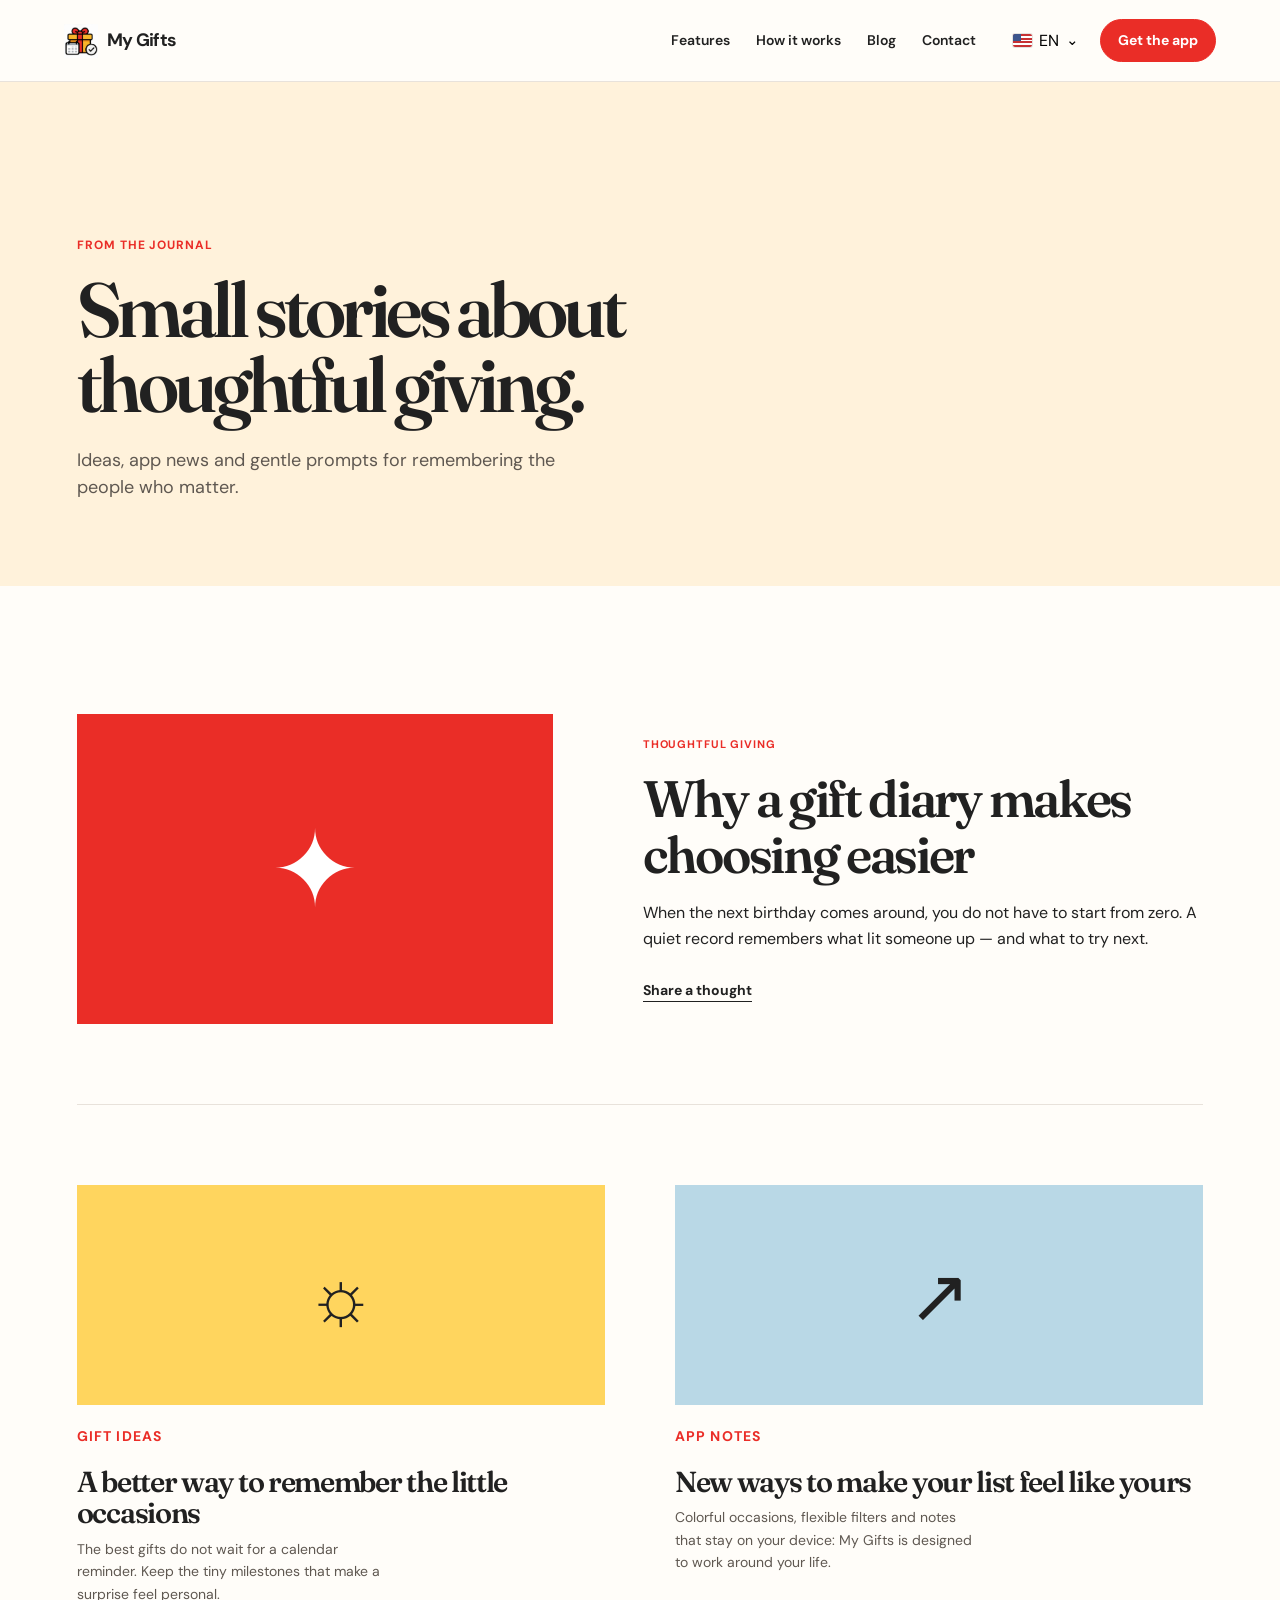
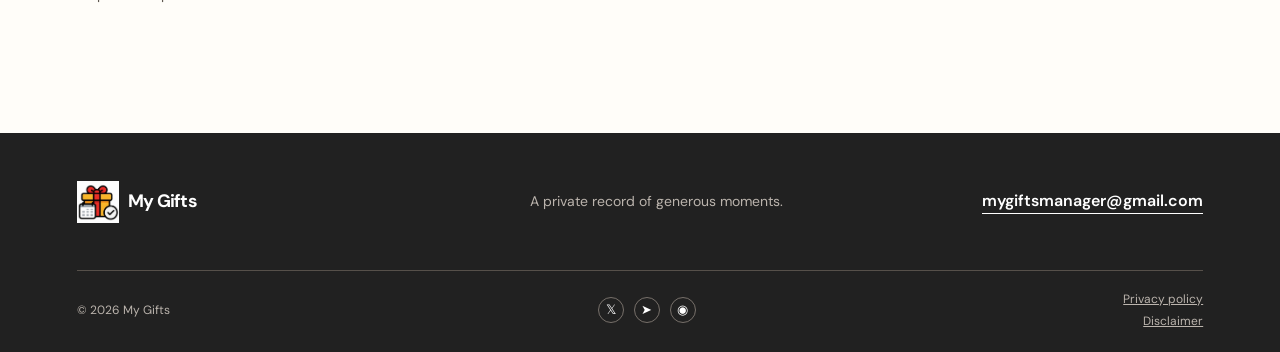
==== blog.html @ e5dee04b "Add My Gifts static site" ====
<!doctype html>
<html lang="en">
<head>
  <meta charset="utf-8"><meta name="viewport" content="width=device-width, initial-scale=1">
  <meta name="description" content="Stories about thoughtful giving from My Gifts.">
  <title>Journal — My Gifts</title><link rel="icon" href="static/MyGifts.ico" sizes="any">
  <link rel="preconnect" href="https://fonts.googleapis.com"><link rel="preconnect" href="https://fonts.gstatic.com" crossorigin>
  <link href="https://fonts.googleapis.com/css2?family=DM+Sans:wght@400;500;600;700&family=Fraunces:opsz,wght@9..144,600;9..144,700&display=swap" rel="stylesheet"><link rel="stylesheet" href="styles.css">
</head>
<body class="blog-page">
  <a class="skip-link" href="#main" data-i18n="skip">Skip to content</a>
  <header class="site-header"><a class="brand" href="index.html"><img class="brand-mark" src="static/MyGifts.png" alt=""><span>My Gifts</span></a><button class="menu-toggle" type="button" aria-label="Open navigation" aria-expanded="false"><span></span><span></span></button><nav class="main-nav"><a href="index.html#features" data-i18n="navFeatures">Features</a><a href="index.html#how-it-works" data-i18n="navHow">How it works</a><a href="blog.html" data-i18n="navBlog">Blog</a><a href="#contact" data-i18n="navContact">Contact</a></nav><div class="header-tools"><div class="language-picker"><button class="language-trigger" type="button" aria-expanded="false"><span class="flag flag-us"></span><span class="language-code">EN</span><span class="chevron">⌄</span></button><div class="language-menu"><button type="button" data-lang="en"><span class="flag flag-us"></span>English</button><button type="button" data-lang="ru"><span class="flag flag-ru"></span>Русский</button><button type="button" data-lang="zh"><span class="flag flag-cn"></span>中文</button></div></div><a class="header-cta" href="index.html#download" data-i18n="headerCta">Get the app</a></div></header>
  <main id="main"><section class="blog-hero"><p class="kicker" data-i18n="journalKicker">From the journal</p><h1 data-i18n="blogTitle">Small stories about<br>thoughtful giving.</h1><p data-i18n="blogLead">Ideas, app news and gentle prompts for remembering the people who matter.</p></section><section class="posts section"><article class="post post-featured" id="memory"><div class="post-art art-red">✦</div><div><p class="post-meta" data-i18n="articleOneType">Thoughtful giving</p><h2 data-i18n="articleOneTitle">Why a gift diary makes choosing easier</h2><p data-i18n="postOneText">When the next birthday comes around, you do not have to start from zero. A quiet record remembers what lit someone up — and what to try next.</p><a class="text-link" href="mailto:mygiftsmanager@gmail.com" data-i18n="shareThought">Share a thought</a></div></article><div class="post-grid"><article class="post" id="occasions"><div class="post-art art-yellow">☼</div><p class="post-meta" data-i18n="articleTwoType">Gift ideas</p><h2 data-i18n="articleTwoTitle">A better way to remember the little occasions</h2><p data-i18n="postTwoText">The best gifts do not wait for a calendar reminder. Keep the tiny milestones that make a surprise feel personal.</p></article><article class="post" id="update"><div class="post-art art-blue">↗</div><p class="post-meta" data-i18n="articleThreeType">App notes</p><h2 data-i18n="articleThreeTitle">New ways to make your list feel like yours</h2><p data-i18n="postThreeText">Colorful occasions, flexible filters and notes that stay on your device: My Gifts is designed to work around your life.</p></article></div></section></main>
  <footer id="contact"><div class="footer-top"><a class="brand" href="index.html"><img class="brand-mark" src="static/MyGifts.png" alt=""><span>My Gifts</span></a><p data-i18n="footerTagline">A private record of generous moments.</p><a class="footer-email" href="mailto:mygiftsmanager@gmail.com">mygiftsmanager@gmail.com</a></div><div class="footer-bottom"><p>© <span id="year"></span> My Gifts</p><div class="socials"><a href="#" aria-label="X">𝕏</a><a href="#" aria-label="Telegram">➤</a><a href="#" aria-label="Weibo">◉</a></div><div class="legal-links"><a href="privacy.html" data-i18n="privacy">Privacy policy</a><a href="disclaimer.html" data-i18n="disclaimer">Disclaimer</a></div></div></footer><script src="app.js"></script><script src="legal.js"></script>
</body>
</html>
---- styles.css ----
:root{--red:#ea2d27;--red-dark:#bb241f;--ink:#212121;--paper:#fffdf9;--cream:#fff2db;--blush:#fee4df;--yellow:#ffd55e;--blue:#b9d8e6;--line:#e8e2db;--sans:"DM Sans",Arial,sans-serif;--serif:"Fraunces",Georgia,serif}*{box-sizing:border-box}html{scroll-behavior:smooth}body{margin:0;background:var(--paper);color:var(--ink);font-family:var(--sans);font-size:16px;line-height:1.5}.skip-link{position:absolute;left:16px;top:-80px;background:var(--ink);color:#fff;padding:9px 14px;z-index:100;transition:top .2s}.skip-link:focus{top:16px}a{color:inherit;text-decoration:none}button{font:inherit}button,a{outline-offset:4px}button:focus-visible,a:focus-visible{outline:2px solid var(--red)}.site-header{height:82px;padding:0 max(5vw,28px);display:flex;align-items:center;gap:30px;border-bottom:1px solid var(--line);background:rgba(255,253,249,.92);position:sticky;top:0;z-index:20;backdrop-filter:blur(12px)}.brand{display:inline-flex;align-items:center;gap:9px;font-weight:700;font-size:18px;letter-spacing:-.04em;white-space:nowrap}.brand-mark{width:26px;height:26px;display:grid;place-items:center;background:var(--red);color:#fff;border-radius:50%;font-size:15px}.main-nav{display:flex;align-items:center;gap:26px;margin-left:auto;font-size:14px;font-weight:600}.main-nav a{position:relative}.main-nav a:after{content:"";position:absolute;bottom:-5px;left:0;width:0;height:1px;background:var(--red);transition:width .2s}.main-nav a:hover:after{width:100%}.header-tools{display:flex;align-items:center;gap:14px}.language-picker{position:relative}.language-trigger{border:0;background:transparent;display:flex;gap:7px;align-items:center;cursor:pointer;padding:7px}.chevron{font-size:15px}.flag{width:19px;height:13px;display:inline-block;border-radius:2px;box-shadow:0 0 0 1px rgba(0,0,0,.1);position:relative;overflow:hidden}.flag-us{background:repeating-linear-gradient(to bottom,#c73133 0 1.85px,#fff 1.85px 3.7px)}.flag-us:before{content:"";position:absolute;left:0;top:0;width:8px;height:7px;background:#3d568d}.flag-ru{background:linear-gradient(#fff 0 33%,#2455a4 33% 66%,#d62d32 66%)}.flag-cn{background:#de2910}.flag-cn:before{content:"★";color:#ffde00;font-size:8px;position:absolute;left:2px;top:0}.language-menu{position:absolute;right:0;top:calc(100% + 7px);width:132px;background:#fff;border:1px solid var(--line);box-shadow:0 12px 30px rgba(50,30,20,.12);padding:5px;display:none}.language-picker.open .language-menu{display:block}.language-menu button{width:100%;border:0;background:#fff;display:flex;align-items:center;gap:9px;text-align:left;padding:8px;cursor:pointer;font-size:13px}.language-menu button:hover{background:var(--blush)}.header-cta,.button{background:var(--red);color:#fff;border:1px solid var(--red);border-radius:999px;padding:10px 17px;font-size:14px;font-weight:700;white-space:nowrap;transition:transform .2s,background .2s}.header-cta:hover,.button-primary:hover{background:var(--red-dark);transform:translateY(-2px)}.menu-toggle{display:none}.hero{min-height:650px;display:grid;grid-template-columns:1.02fr .98fr;overflow:hidden;background:var(--cream)}.hero-copy{padding:clamp(65px,10vw,135px) 6vw;max-width:710px;justify-self:end}.kicker{font-size:12px;letter-spacing:.08em;text-transform:uppercase;font-weight:700;color:var(--red);margin:0 0 18px}.kicker-star{margin-right:7px}.hero h1,.section h2,.blog-hero h1{font-family:var(--serif);font-weight:600;letter-spacing:-.06em;line-height:.98;margin:0}.hero h1{font-size:clamp(48px,5.6vw,82px);max-width:660px}.hero-lede{font-size:18px;max-width:490px;margin:27px 0 30px;color:#4e4843}.hero-actions{display:flex;align-items:center;gap:25px}.button{display:inline-flex;gap:17px;align-items:center;padding:14px 20px}.text-link{font-weight:700;font-size:14px;border-bottom:1px solid currentColor;padding-bottom:2px}.offline-note{display:flex;align-items:center;gap:8px;color:#69615a;font-size:13px;margin-top:50px}.lock{color:var(--red);font-size:19px}.hero-visual{background:var(--red);min-height:650px;position:relative;display:grid;place-items:center;overflow:hidden}.sun-disc{position:absolute;width:520px;height:520px;background:#f0524d;border-radius:50%;right:-90px;top:-120px}.phone-shell{width:266px;height:535px;padding:9px;background:#202020;border-radius:38px;position:relative;z-index:2;box-shadow:0 24px 0 rgba(123,25,22,.18),0 40px 70px rgba(74,10,8,.38);transform:rotate(4deg)}.phone-speaker{position:absolute;background:#111;width:81px;height:21px;border-radius:20px;left:93px;top:13px;z-index:2}.phone-screen{height:100%;border-radius:31px;background:#fffaf3;padding:40px 16px 16px;overflow:hidden;position:relative}.app-top{display:flex;justify-content:space-between;align-items:center;font-size:10px}.app-avatar{display:grid;place-items:center;background:var(--yellow);width:23px;height:23px;border-radius:50%;font-weight:700}.app-title{font-family:var(--serif);font-size:26px;letter-spacing:-.06em;margin:15px 0 11px}.app-tabs{display:flex;gap:14px;border-bottom:1px solid #eee5da;font-size:9px;color:#8b837b;padding-bottom:8px}.app-tabs .active{color:var(--red);font-weight:700;position:relative}.app-tabs .active:after{content:"";position:absolute;height:2px;background:var(--red);left:0;right:0;bottom:-9px}.gift-card{position:relative;padding:12px 3px;display:flex;gap:8px;align-items:center;border-bottom:1px solid #eee5da;font-size:10px}.gift-card b,.gift-card small{display:block}.gift-card small{font-size:8px;color:#827a72;margin-top:2px}.gift-icon{width:29px;height:29px;display:grid;place-items:center;border-radius:9px;font-size:15px}.gift-card-coral .gift-icon{background:var(--blush);color:var(--red)}.gift-card-yellow .gift-icon{background:#fff0bc;color:#ac7900}.gift-date{font-size:7px;color:#827a72;margin-left:auto;align-self:start}.app-stats{background:var(--ink);border-radius:12px;color:#fff;display:flex;margin-top:15px;padding:12px;gap:26px}.app-stats strong,.app-stats span{display:block}.app-stats strong{font-family:var(--serif);font-size:22px;line-height:1}.app-stats span{font-size:7px;color:#d9d9d9;margin-top:3px}.add-gift{position:absolute;right:16px;bottom:15px;border:0;width:34px;height:34px;border-radius:50%;background:var(--red);color:#fff;font-size:25px;line-height:1;cursor:pointer}.memory-tag{position:absolute;z-index:3;color:var(--ink);background:#fffdf9;padding:12px 14px;font-family:var(--serif);font-size:14px;line-height:1.1;box-shadow:0 8px 0 rgba(125,20,16,.11);transform:rotate(-8deg)}.memory-tag span:first-child{color:var(--red);font-family:var(--sans);display:block;margin-bottom:3px}.tag-one{right:clamp(20px,6vw,90px);top:100px}.tag-two{left:clamp(20px,6vw,100px);bottom:105px;background:var(--yellow);transform:rotate(7deg)}.ribbon{position:absolute;border:3px solid #ffd763;width:190px;height:90px;border-radius:50%;opacity:.8}.ribbon-left{left:-60px;bottom:50px;transform:rotate(-30deg)}.ribbon-right{right:-92px;bottom:90px;transform:rotate(35deg)}.intro-band{background:var(--ink);color:#fff;min-height:205px;padding:50px max(6vw,28px);display:flex;justify-content:space-between;gap:30px;align-items:center}.intro-band p{font-family:var(--serif);font-size:clamp(23px,3vw,40px);line-height:1.12;letter-spacing:-.045em;max-width:850px;margin:0}.intro-band>span{font-size:46px;color:var(--yellow)}.section{padding:clamp(70px,10vw,140px) max(6vw,28px)}.section-heading h2,.how h2,.journal-head h2{font-size:clamp(40px,4.5vw,64px)}.feature-layout{margin-top:55px;display:grid;grid-template-columns:1.15fr 1fr 1fr;grid-template-rows:auto auto;gap:1px;background:var(--line);border:1px solid var(--line)}.feature{background:var(--paper);padding:32px;min-height:245px}.feature-large{grid-row:span 2;background:var(--blush);display:flex;flex-direction:column}.feature h3,.steps h3,.post h2{font-family:var(--serif);font-size:25px;letter-spacing:-.045em;margin:19px 0 9px;line-height:1.08}.feature p,.how-copy>p,.post>p{color:#5f5851;font-size:14px;margin:0;max-width:310px}.feature-symbol{height:41px;width:41px;border-radius:50%;display:grid;place-items:center;font-size:25px}.symbol-coral{background:var(--red);color:#fff}.symbol-yellow{background:var(--yellow)}.symbol-blue{background:var(--blue)}.symbol-ink{background:var(--ink);color:#fff}.mini-note{margin-top:auto;background:#fffdf9;padding:13px;display:flex;gap:10px;align-items:center}.note-heart{color:var(--red);font-size:25px}.mini-note b,.mini-note small{display:block;font-size:11px}.mini-note small{font-size:9px;color:#756e67}.feature-export{grid-column:span 2;display:flex;justify-content:space-between;align-items:flex-end;background:var(--cream)}.csv-badge{font-family:var(--serif);font-size:39px;color:var(--red);letter-spacing:-.07em}.how{background:#d8ecf2;display:grid;grid-template-columns:1fr 1fr;gap:clamp(50px,12vw,180px);align-items:start}.how-copy>p{font-size:17px;line-height:1.6;margin:25px 0}.steps{list-style:none;padding:0;margin:4px 0 0}.steps li{display:flex;gap:18px;padding:21px 0;border-top:1px solid rgba(33,33,33,.18)}.steps li:last-child{border-bottom:1px solid rgba(33,33,33,.18)}.steps li>span{font-family:var(--serif);font-size:28px;color:var(--red);line-height:1}.steps h3{margin:0 0 5px;font-size:23px}.steps p{margin:0;font-size:14px;color:#5d6668}.blog-preview{background:#fff}.journal-head{display:flex;justify-content:space-between;align-items:end;gap:30px}.article-list{display:grid;grid-template-columns:repeat(3,1fr);gap:18px;margin-top:47px}.article-card{min-height:330px;padding:25px;display:flex;flex-direction:column;transition:transform .2s}.article-card:hover{transform:translateY(-5px)}.article-red{background:var(--red);color:#fff}.article-cream{background:var(--cream)}.article-blue{background:var(--blue)}.article-icon{font-size:30px}.article-card p,.post-meta{font-size:11px;text-transform:uppercase;font-weight:700;letter-spacing:.08em;margin:42px 0 9px}.article-card h3{font-family:var(--serif);font-size:28px;letter-spacing:-.05em;line-height:1.05;margin:0}.article-read{margin-top:auto;font-size:13px;font-weight:700;border-bottom:1px solid currentColor;width:max-content}.download{background:var(--red);color:#fff;display:flex;justify-content:space-between;align-items:center;gap:30px;padding-top:80px;padding-bottom:80px}.download h2{font-size:clamp(45px,5vw,70px)}.kicker-light{color:#fff}.button-light{background:#fff;color:var(--red);border-color:#fff}.button-light:hover{background:var(--cream);transform:translateY(-2px)}footer{padding:48px max(6vw,28px) 22px;background:var(--ink);color:#fff}.footer-top{display:grid;grid-template-columns:1fr 1fr auto;gap:30px;align-items:center;padding-bottom:47px}.footer-top .brand-mark{background:var(--yellow);color:var(--ink)}.footer-top p{margin:0;color:#bbb4ad;font-size:14px}.footer-email{font-weight:600;border-bottom:1px solid #fff;width:max-content}.footer-bottom{border-top:1px solid #56504a;padding-top:19px;display:flex;align-items:center;justify-content:space-between;font-size:12px;color:#bbb4ad}.footer-bottom p{margin:0}.footer-bottom>a{text-decoration:underline}.socials{display:flex;gap:10px}.socials a{width:26px;height:26px;border:1px solid #77706a;border-radius:50%;display:grid;place-items:center;color:#fff;font-size:13px}.blog-hero{padding:clamp(75px,12vw,160px) max(6vw,28px) 85px;background:var(--cream)}.blog-hero h1{font-size:clamp(48px,6vw,82px)}.blog-hero p:last-child{max-width:530px;font-size:18px;color:#5f5851;margin:25px 0 0}.posts{max-width:1400px;margin:auto}.post-featured{display:grid;grid-template-columns:.85fr 1fr;gap:clamp(35px,7vw,90px);align-items:center;padding-bottom:80px;border-bottom:1px solid var(--line)}.post-art{min-height:310px;display:grid;place-items:center;font-size:105px;font-family:var(--serif)}.art-red{background:var(--red);color:#fff}.art-yellow{background:var(--yellow)}.art-blue{background:var(--blue)}.post-featured h2{font-size:clamp(32px,4vw,54px)}.post-featured .post-meta{margin:0 0 13px;color:var(--red)}.post-featured>div:last-child>p:not(.post-meta){font-size:16px;line-height:1.6;margin:18px 0 27px}.post-grid{display:grid;grid-template-columns:1fr 1fr;gap:70px;padding-top:80px}.post-grid .post-art{min-height:220px;font-size:75px}.post-grid .post-meta{color:var(--red);margin:21px 0 8px}.post-grid h2{font-size:29px}.post-grid p:last-child{line-height:1.6}
@media (max-width:850px){.site-header{height:70px;padding:0 22px;gap:15px}.menu-toggle{display:flex;margin-left:auto;background:transparent;border:0;width:34px;height:34px;flex-direction:column;gap:6px;justify-content:center;align-items:center;cursor:pointer}.menu-toggle span{width:19px;height:1.5px;background:var(--ink)}.main-nav{display:none;position:absolute;top:70px;left:0;right:0;background:var(--paper);padding:20px 22px;border-bottom:1px solid var(--line);flex-direction:column;align-items:flex-start;gap:18px}.site-header.menu-open .main-nav{display:flex}.header-tools{margin-left:0}.header-cta{display:none}.hero{grid-template-columns:1fr}.hero-copy{padding:72px 28px 60px;justify-self:auto}.hero-visual{min-height:530px}.feature-layout{grid-template-columns:1fr 1fr}.feature-large{grid-row:span 1;grid-column:span 2;min-height:330px}.feature-export{grid-column:span 2}.how{grid-template-columns:1fr;gap:45px}.article-list{grid-template-columns:1fr}.article-card{min-height:250px}.footer-top{grid-template-columns:1fr;gap:18px}.footer-bottom{gap:18px;flex-wrap:wrap}.post-featured{grid-template-columns:1fr}.post-grid{gap:40px}}
@media (max-width:520px){.brand{font-size:17px}.header-tools{gap:0}.language-trigger{padding:4px}.hero h1{font-size:48px}.hero-lede{font-size:16px}.hero-actions{align-items:flex-start;flex-direction:column;gap:17px}.hero-visual{min-height:500px}.phone-shell{transform:rotate(3deg) scale(.9)}.tag-one{top:45px;right:15px}.tag-two{left:15px;bottom:45px}.intro-band{min-height:180px}.intro-band>span{display:none}.feature-layout{grid-template-columns:1fr}.feature-large,.feature-export{grid-column:span 1}.feature{min-height:220px}.feature-large{min-height:320px}.feature-export{align-items:center}.section-heading h2,.how h2,.journal-head h2{font-size:43px}.journal-head{align-items:flex-start;flex-direction:column}.download{align-items:flex-start;flex-direction:column}.footer-bottom{justify-content:flex-start}.post-grid{grid-template-columns:1fr;padding-top:55px}.post-featured{padding-bottom:55px}.post-art{min-height:240px}.blog-hero{padding-bottom:65px}}
@media (prefers-reduced-motion:reduce){html{scroll-behavior:auto}.article-card,.header-cta,.button,.main-nav a:after{transition:none}}
.store-links{display:flex;flex-wrap:wrap;gap:10px;align-items:center;justify-content:flex-end}.store-links a{display:block;line-height:0;border-radius:8px;transition:transform .2s,box-shadow .2s}.store-links a:hover{transform:translateY(-3px);box-shadow:0 8px 18px rgba(80,15,12,.25)}.store-links a[aria-disabled="true"]{cursor:default}.store-links a[aria-disabled="true"]:hover{transform:none;box-shadow:none}.store-links img{display:block;height:48px;width:auto;max-width:172px;object-fit:contain}@media (max-width:850px){.download{align-items:flex-start;flex-direction:column}.store-links{justify-content:flex-start}}@media (max-width:520px){.store-links{display:grid;grid-template-columns:1fr 1fr;width:100%;gap:8px}.store-links a:last-child{grid-column:span 2;justify-self:start}.store-links img{height:auto;width:100%;max-width:165px}}
.brand-mark{width:34px;height:34px;object-fit:contain;display:block;background:transparent!important;color:transparent!important;border-radius:0!important}.footer-top .brand-mark{width:42px;height:42px}.legal-links{display:flex;flex-direction:column;align-items:flex-end;gap:4px}.legal-links a{text-decoration:underline}.legal-main{min-height:calc(100vh - 82px)}.legal-hero{padding:clamp(75px,11vw,135px) max(6vw,28px) clamp(55px,8vw,100px);background:var(--cream)}.legal-hero h1{font-family:var(--serif);font-size:clamp(48px,6vw,80px);line-height:1;letter-spacing:-.06em;margin:0}.legal-hero>p:last-child{margin:22px 0 0;color:#675f57;font-size:15px}.legal-hero-red{background:var(--red);color:#fff}.legal-copy{max-width:780px;margin:0 auto;padding:clamp(55px,8vw,100px) 28px;min-height:430px}.legal-copy p{font-size:18px;line-height:1.68;margin:0 0 25px;color:#3e3935}.legal-copy dl{margin:50px 0 0;border-top:1px solid var(--line)}.legal-copy dl>div{padding:17px 0;border-bottom:1px solid var(--line);display:grid;grid-template-columns:145px 1fr;gap:20px}.legal-copy dt{font-weight:700}.legal-copy dd{margin:0;color:var(--red);word-break:break-word}.legal-copy dd a{text-decoration:underline}@media (max-width:520px){.brand-mark{width:30px;height:30px}.footer-top .brand-mark{width:38px;height:38px}.legal-links{align-items:flex-start;width:100%;margin-top:6px}.legal-copy p{font-size:16px}.legal-copy dl>div{grid-template-columns:1fr;gap:4px}}
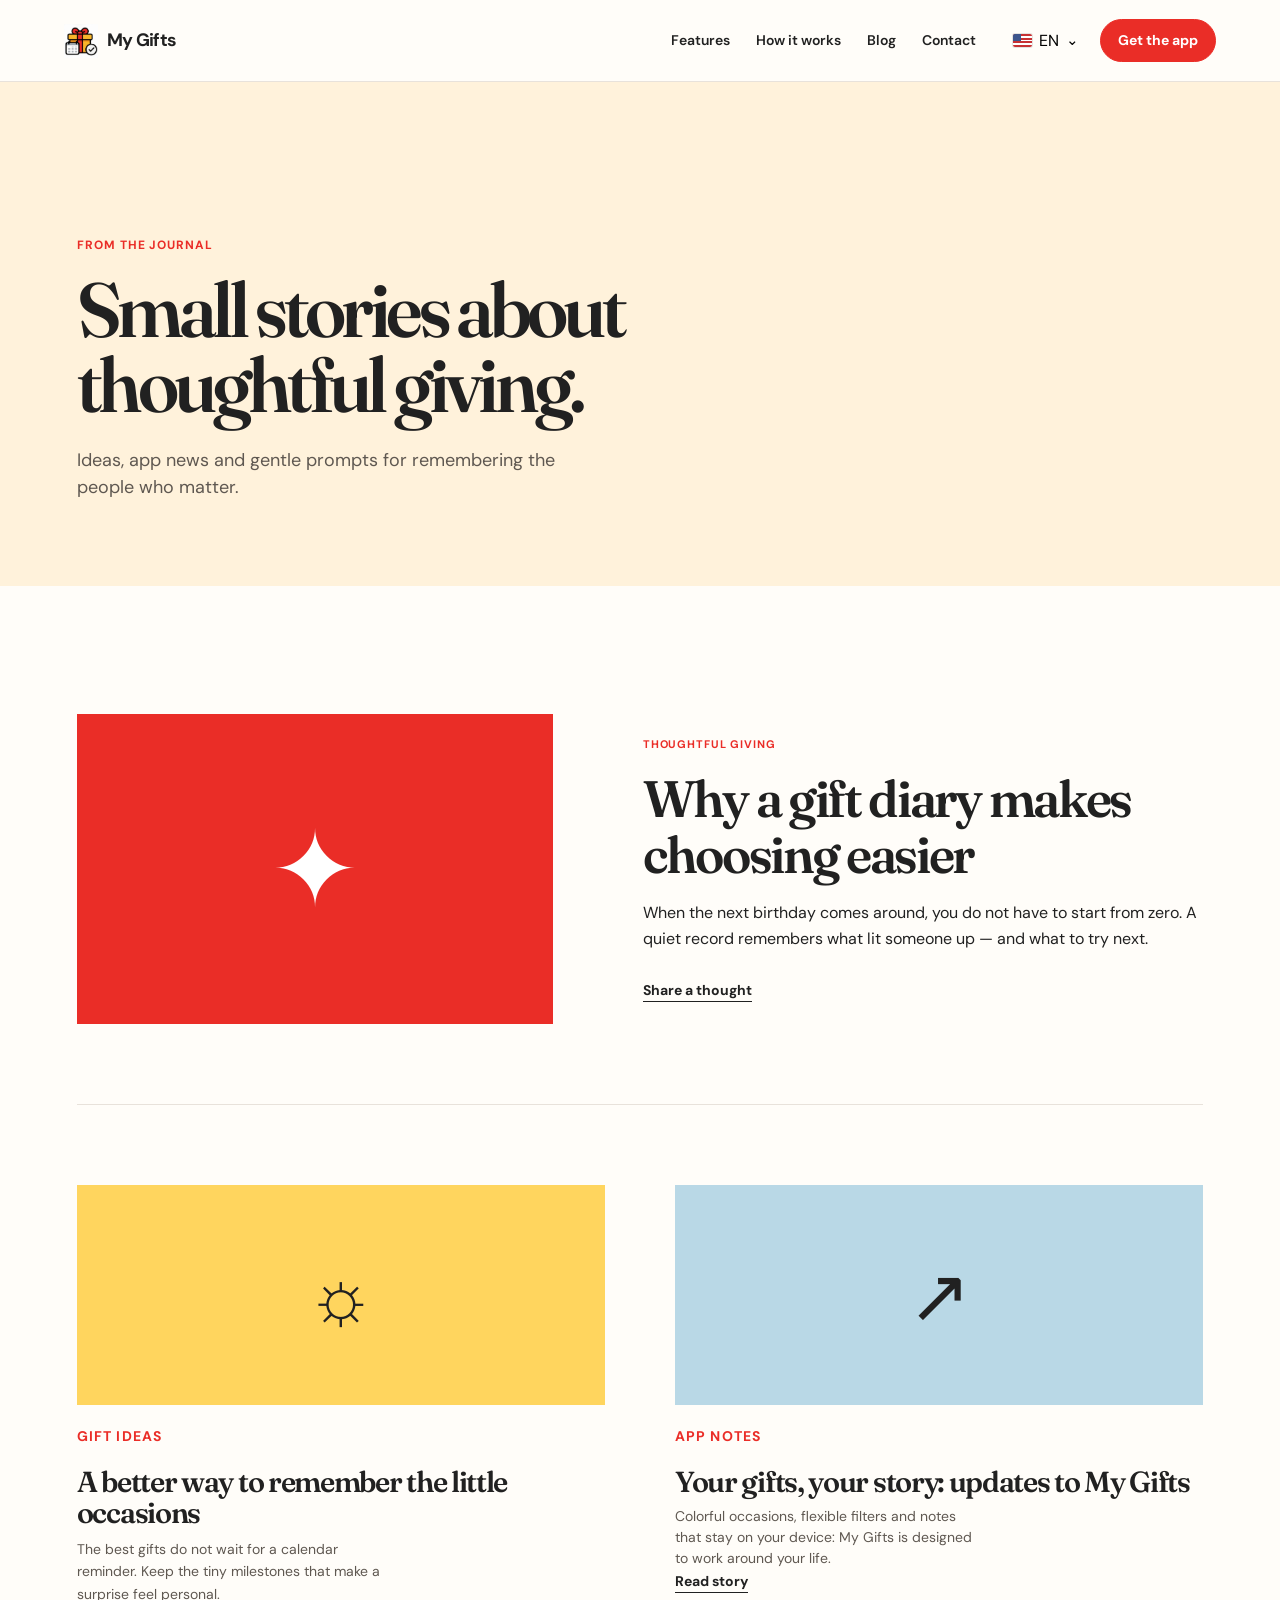
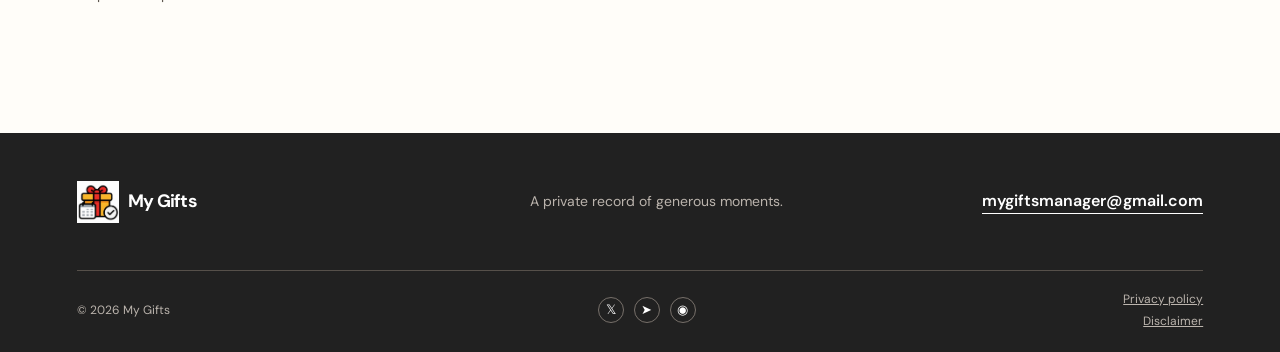
==== commit c1c3bd4b: "Add localized My Gifts update article" ====
--- a/blog.html
+++ b/blog.html
@@ -10,7 +10,7 @@
 <body class="blog-page">
   <a class="skip-link" href="#main" data-i18n="skip">Skip to content</a>
   <header class="site-header"><a class="brand" href="index.html"><img class="brand-mark" src="static/MyGifts.png" alt=""><span>My Gifts</span></a><button class="menu-toggle" type="button" aria-label="Open navigation" aria-expanded="false"><span></span><span></span></button><nav class="main-nav"><a href="index.html#features" data-i18n="navFeatures">Features</a><a href="index.html#how-it-works" data-i18n="navHow">How it works</a><a href="blog.html" data-i18n="navBlog">Blog</a><a href="#contact" data-i18n="navContact">Contact</a></nav><div class="header-tools"><div class="language-picker"><button class="language-trigger" type="button" aria-expanded="false"><span class="flag flag-us"></span><span class="language-code">EN</span><span class="chevron">⌄</span></button><div class="language-menu"><button type="button" data-lang="en"><span class="flag flag-us"></span>English</button><button type="button" data-lang="ru"><span class="flag flag-ru"></span>Русский</button><button type="button" data-lang="zh"><span class="flag flag-cn"></span>中文</button></div></div><a class="header-cta" href="index.html#download" data-i18n="headerCta">Get the app</a></div></header>
-  <main id="main"><section class="blog-hero"><p class="kicker" data-i18n="journalKicker">From the journal</p><h1 data-i18n="blogTitle">Small stories about<br>thoughtful giving.</h1><p data-i18n="blogLead">Ideas, app news and gentle prompts for remembering the people who matter.</p></section><section class="posts section"><article class="post post-featured" id="memory"><div class="post-art art-red">✦</div><div><p class="post-meta" data-i18n="articleOneType">Thoughtful giving</p><h2 data-i18n="articleOneTitle">Why a gift diary makes choosing easier</h2><p data-i18n="postOneText">When the next birthday comes around, you do not have to start from zero. A quiet record remembers what lit someone up — and what to try next.</p><a class="text-link" href="mailto:mygiftsmanager@gmail.com" data-i18n="shareThought">Share a thought</a></div></article><div class="post-grid"><article class="post" id="occasions"><div class="post-art art-yellow">☼</div><p class="post-meta" data-i18n="articleTwoType">Gift ideas</p><h2 data-i18n="articleTwoTitle">A better way to remember the little occasions</h2><p data-i18n="postTwoText">The best gifts do not wait for a calendar reminder. Keep the tiny milestones that make a surprise feel personal.</p></article><article class="post" id="update"><div class="post-art art-blue">↗</div><p class="post-meta" data-i18n="articleThreeType">App notes</p><h2 data-i18n="articleThreeTitle">New ways to make your list feel like yours</h2><p data-i18n="postThreeText">Colorful occasions, flexible filters and notes that stay on your device: My Gifts is designed to work around your life.</p></article></div></section></main>
+  <main id="main"><section class="blog-hero"><p class="kicker" data-i18n="journalKicker">From the journal</p><h1 data-i18n="blogTitle">Small stories about<br>thoughtful giving.</h1><p data-i18n="blogLead">Ideas, app news and gentle prompts for remembering the people who matter.</p></section><section class="posts section"><article class="post post-featured" id="memory"><div class="post-art art-red">✦</div><div><p class="post-meta" data-i18n="articleOneType">Thoughtful giving</p><h2 data-i18n="articleOneTitle">Why a gift diary makes choosing easier</h2><p data-i18n="postOneText">When the next birthday comes around, you do not have to start from zero. A quiet record remembers what lit someone up — and what to try next.</p><a class="text-link" href="mailto:mygiftsmanager@gmail.com" data-i18n="shareThought">Share a thought</a></div></article><div class="post-grid"><article class="post" id="occasions"><div class="post-art art-yellow">☼</div><p class="post-meta" data-i18n="articleTwoType">Gift ideas</p><h2 data-i18n="articleTwoTitle">A better way to remember the little occasions</h2><p data-i18n="postTwoText">The best gifts do not wait for a calendar reminder. Keep the tiny milestones that make a surprise feel personal.</p></article><article class="post" id="update"><div class="post-art art-blue">↗</div><p class="post-meta" data-i18n="articleThreeType">App notes</p><h2><a href="blog/first-article.html" data-i18n="articleThreeTitle">Your gifts, your story: updates to My Gifts</a></h2><p data-i18n="postThreeText">Colorful occasions, flexible filters and notes that stay on your device: My Gifts is designed to work around your life.</p><a class="text-link" href="blog/first-article.html" data-i18n="readMore">Read story</a></article></div></section></main>
   <footer id="contact"><div class="footer-top"><a class="brand" href="index.html"><img class="brand-mark" src="static/MyGifts.png" alt=""><span>My Gifts</span></a><p data-i18n="footerTagline">A private record of generous moments.</p><a class="footer-email" href="mailto:mygiftsmanager@gmail.com">mygiftsmanager@gmail.com</a></div><div class="footer-bottom"><p>© <span id="year"></span> My Gifts</p><div class="socials"><a href="#" aria-label="X">𝕏</a><a href="#" aria-label="Telegram">➤</a><a href="#" aria-label="Weibo">◉</a></div><div class="legal-links"><a href="privacy.html" data-i18n="privacy">Privacy policy</a><a href="disclaimer.html" data-i18n="disclaimer">Disclaimer</a></div></div></footer><script src="app.js"></script><script src="legal.js"></script>
 </body>
 </html>
--- a/styles.css
+++ b/styles.css
@@ -4,3 +4,4 @@
 @media (prefers-reduced-motion:reduce){html{scroll-behavior:auto}.article-card,.header-cta,.button,.main-nav a:after{transition:none}}
 .store-links{display:flex;flex-wrap:wrap;gap:10px;align-items:center;justify-content:flex-end}.store-links a{display:block;line-height:0;border-radius:8px;transition:transform .2s,box-shadow .2s}.store-links a:hover{transform:translateY(-3px);box-shadow:0 8px 18px rgba(80,15,12,.25)}.store-links a[aria-disabled="true"]{cursor:default}.store-links a[aria-disabled="true"]:hover{transform:none;box-shadow:none}.store-links img{display:block;height:48px;width:auto;max-width:172px;object-fit:contain}@media (max-width:850px){.download{align-items:flex-start;flex-direction:column}.store-links{justify-content:flex-start}}@media (max-width:520px){.store-links{display:grid;grid-template-columns:1fr 1fr;width:100%;gap:8px}.store-links a:last-child{grid-column:span 2;justify-self:start}.store-links img{height:auto;width:100%;max-width:165px}}
 .brand-mark{width:34px;height:34px;object-fit:contain;display:block;background:transparent!important;color:transparent!important;border-radius:0!important}.footer-top .brand-mark{width:42px;height:42px}.legal-links{display:flex;flex-direction:column;align-items:flex-end;gap:4px}.legal-links a{text-decoration:underline}.legal-main{min-height:calc(100vh - 82px)}.legal-hero{padding:clamp(75px,11vw,135px) max(6vw,28px) clamp(55px,8vw,100px);background:var(--cream)}.legal-hero h1{font-family:var(--serif);font-size:clamp(48px,6vw,80px);line-height:1;letter-spacing:-.06em;margin:0}.legal-hero>p:last-child{margin:22px 0 0;color:#675f57;font-size:15px}.legal-hero-red{background:var(--red);color:#fff}.legal-copy{max-width:780px;margin:0 auto;padding:clamp(55px,8vw,100px) 28px;min-height:430px}.legal-copy p{font-size:18px;line-height:1.68;margin:0 0 25px;color:#3e3935}.legal-copy dl{margin:50px 0 0;border-top:1px solid var(--line)}.legal-copy dl>div{padding:17px 0;border-bottom:1px solid var(--line);display:grid;grid-template-columns:145px 1fr;gap:20px}.legal-copy dt{font-weight:700}.legal-copy dd{margin:0;color:var(--red);word-break:break-word}.legal-copy dd a{text-decoration:underline}@media (max-width:520px){.brand-mark{width:30px;height:30px}.footer-top .brand-mark{width:38px;height:38px}.legal-links{align-items:flex-start;width:100%;margin-top:6px}.legal-copy p{font-size:16px}.legal-copy dl>div{grid-template-columns:1fr;gap:4px}}
+.article-hero{min-height:560px;display:grid;grid-template-columns:minmax(0,1.05fr) minmax(360px,.95fr);overflow:hidden;background:var(--red);color:#fff}.article-hero-copy{padding:clamp(56px,9vw,125px) 6vw;align-self:center;max-width:760px;justify-self:end}.article-back{display:inline-flex;align-items:center;gap:9px;font-size:14px;font-weight:700;border-bottom:1px solid rgba(255,255,255,.65);padding-bottom:3px;margin-bottom:clamp(52px,7vw,85px)}.article-back span:first-child{font-size:20px;line-height:.8}.article-hero .kicker{margin-bottom:19px}.article-hero h1{font-family:var(--serif);font-size:clamp(47px,5.6vw,78px);font-weight:600;letter-spacing:-.065em;line-height:.98;margin:0;max-width:700px}.article-lede{font-size:18px;line-height:1.6;max-width:510px;color:rgba(255,255,255,.86);margin:27px 0 0}.article-hero-art{position:relative;overflow:hidden;min-height:100%;background:#d82925}.article-hero-image{display:block;width:100%;height:100%;object-fit:cover;object-position:center}.article-reading{max-width:760px;margin:0 auto;padding:clamp(65px,10vw,120px) 28px}.article-reading section+section{margin-top:clamp(58px,9vw,94px);padding-top:clamp(58px,9vw,94px);border-top:1px solid var(--line)}.article-reading h2{font-family:var(--serif);font-size:clamp(34px,4vw,52px);font-weight:600;letter-spacing:-.055em;line-height:1.02;margin:0 0 28px}.article-reading h3{font-family:var(--serif);font-size:clamp(26px,3vw,34px);letter-spacing:-.045em;line-height:1.08;margin:54px 0 18px}.article-reading p{font-size:18px;line-height:1.72;color:#4c4640;margin:0 0 22px;max-width:68ch}.article-reading .article-questions{font-family:var(--serif);font-size:23px;line-height:1.55;color:var(--red);padding:24px 0 24px 23px;border-left:3px solid var(--yellow);margin:28px 0}.article-download{background:var(--ink);color:#fff;padding:clamp(55px,8vw,95px) max(6vw,28px);display:flex;align-items:center;justify-content:space-between;gap:32px}.article-download h2{font-family:var(--serif);font-size:clamp(38px,4.7vw,64px);letter-spacing:-.06em;line-height:1;margin:0;max-width:660px}.article-download .kicker{margin-bottom:16px}.article-download .button[aria-disabled="true"]{cursor:default;opacity:.62}.article-download .button[aria-disabled="true"]:hover{background:#fff;transform:none}@media (max-width:850px){.article-hero{grid-template-columns:1fr}.article-hero-copy{justify-self:auto}.article-hero-art{min-height:340px}.article-download{align-items:flex-start;flex-direction:column}}@media (max-width:520px){.article-hero-copy{padding:54px 28px 65px}.article-back{margin-bottom:48px}.article-hero h1{font-size:46px}.article-lede{font-size:16px}.article-hero-art{min-height:285px}.article-reading p{font-size:16px}.article-reading .article-questions{font-size:20px;padding-left:18px}.article-download h2{font-size:42px}}
